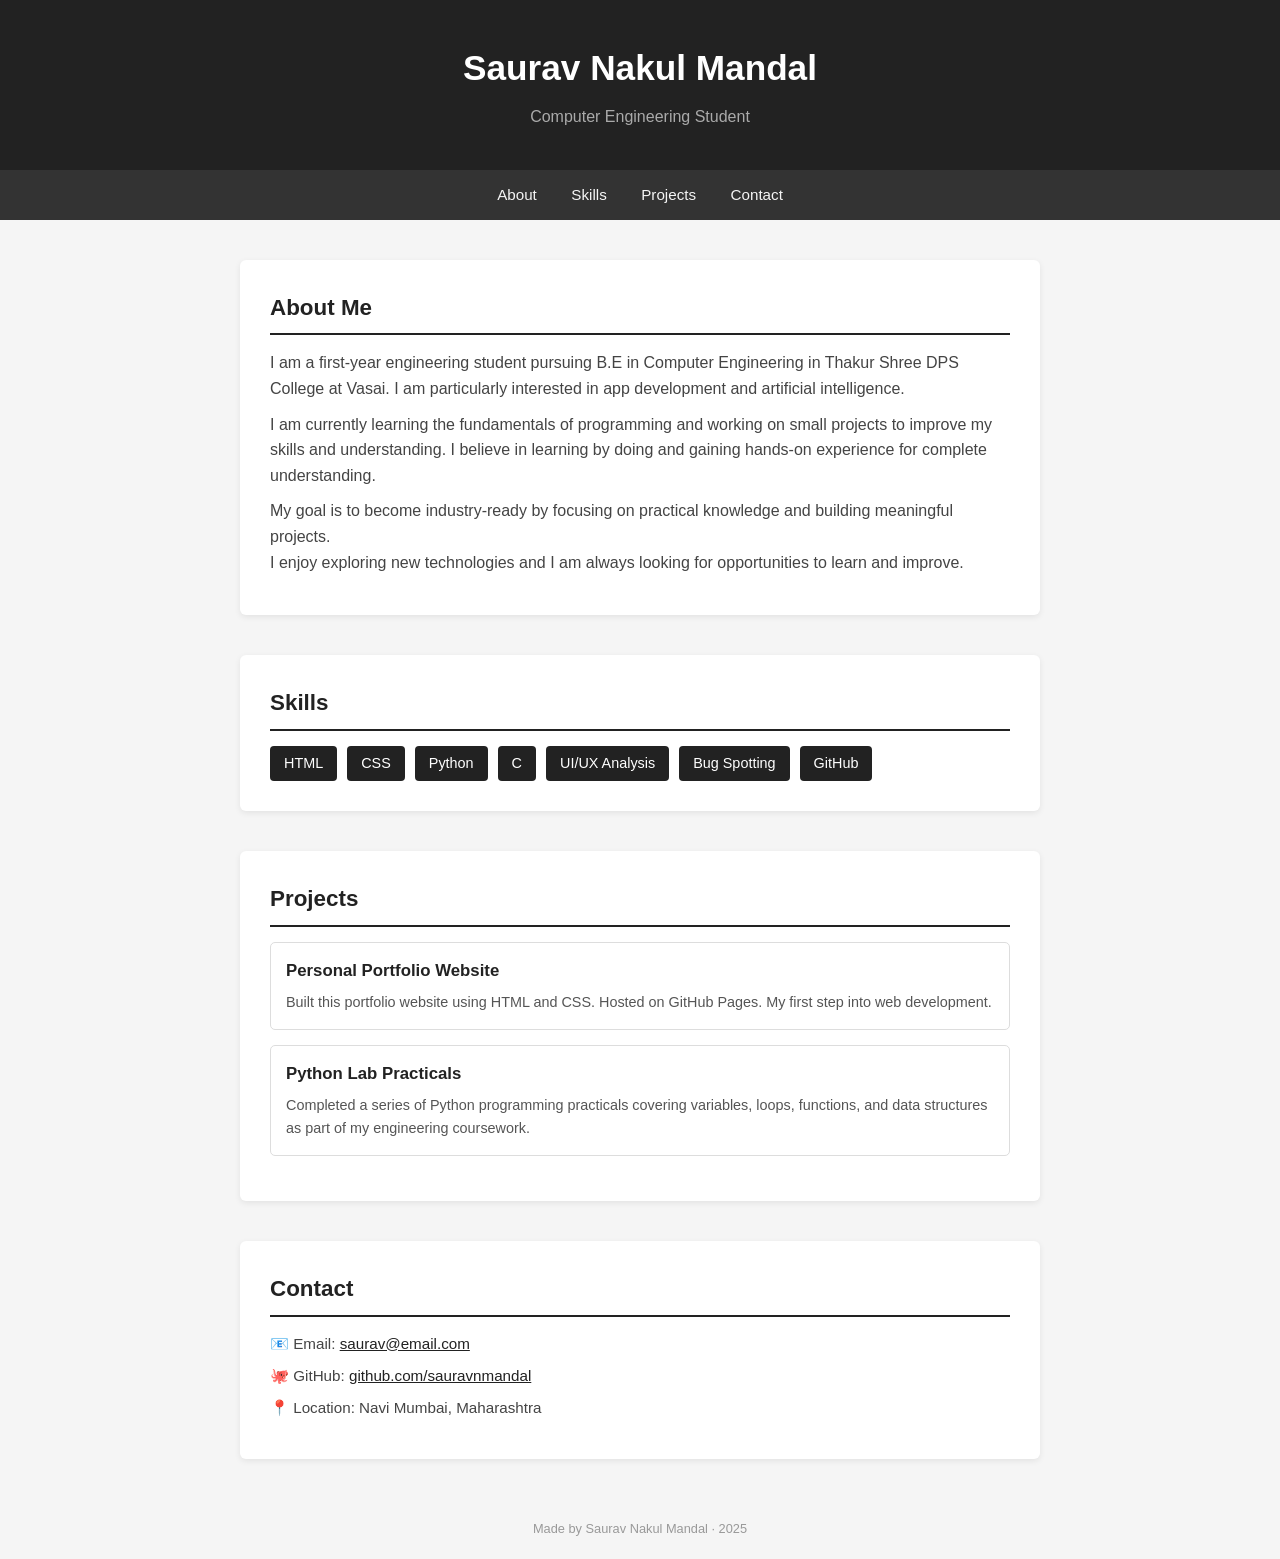
==== index.html @ 9ebcca7a "Update index.html" ====
<!DOCTYPE html>
<html lang="en">
<head>
  <meta charset="UTF-8" />
  <meta name="viewport" content="width=device-width, initial-scale=1.0"/>
  <title>Saurav Nakul Mandal</title>
  <style>
    * {
      margin: 0;
      padding: 0;
      box-sizing: border-box;
    }

    body {
      font-family: Arial, sans-serif;
      background-color: #f5f5f5;
      color: #222;
      line-height: 1.6;
    }

    header {
      background-color: #222;
      color: white;
      padding: 40px 20px;
      text-align: center;
    }

    header h1 {
      font-size: 2.2rem;
      margin-bottom: 8px;
    }

    header p {
      font-size: 1rem;
      color: #aaa;
    }

    nav {
      background-color: #333;
      text-align: center;
      padding: 12px;
    }

    nav a {
      color: #f5f5f5;
      text-decoration: none;
      margin: 0 15px;
      font-size: 0.95rem;
    }

    nav a:hover {
      color: #f0c040;
    }

    section {
      max-width: 800px;
      margin: 40px auto;
      background: white;
      padding: 30px;
      border-radius: 6px;
      box-shadow: 0 2px 6px rgba(0,0,0,0.08);
    }

    section h2 {
      font-size: 1.4rem;
      margin-bottom: 15px;
      border-bottom: 2px solid #222;
      padding-bottom: 8px;
    }

    section p {
      color: #444;
      margin-bottom: 10px;
    }

    .skills-list {
      display: flex;
      flex-wrap: wrap;
      gap: 10px;
      list-style: none;
    }

    .skills-list li {
      background-color: #222;
      color: white;
      padding: 6px 14px;
      border-radius: 4px;
      font-size: 0.9rem;
    }

    .project {
      border: 1px solid #ddd;
      border-radius: 5px;
      padding: 15px;
      margin-bottom: 15px;
    }

    .project h3 {
      font-size: 1.05rem;
      margin-bottom: 6px;
    }

    .project p {
      font-size: 0.9rem;
      color: #555;
      margin: 0;
    }

    .contact-info {
      list-style: none;
    }

    .contact-info li {
      margin-bottom: 8px;
      font-size: 0.95rem;
      color: #444;
    }

    .contact-info a {
      color: #222;
    }

    footer {
      text-align: center;
      padding: 20px;
      font-size: 0.8rem;
      color: #999;
    }
  </style>
</head>
<body>

  <header>
    <h1>Saurav Nakul Mandal</h1>
    <p>Computer Engineering Student</p>
  </header>

  <nav>
    <a href="#about">About</a>
    <a href="#skills">Skills</a>
    <a href="#projects">Projects</a>
    <a href="#contact">Contact</a>
  </nav>

  <section id="about">
    <h2>About Me</h2>
    <p>I am a first-year engineering student pursuing B.E in Computer Engineering in Thakur Shree DPS College at Vasai. I am particularly interested in app development and artificial intelligence.</p>
    <p>I am currently learning the fundamentals of programming and working on small projects to improve my skills and understanding. I believe in learning by doing and gaining hands-on experience for complete understanding.</p>
    <p>My goal is to become industry-ready by focusing on practical knowledge and building meaningful projects.<br>I enjoy exploring new technologies and I am always looking for opportunities to learn and improve.</p>
  </section>

  <section id="skills">
    <h2>Skills</h2>
    <ul class="skills-list">
      <li>HTML</li>
      <li>CSS</li>
      <li>Python</li>
      <li>C</li>
      <li>UI/UX Analysis</li>
      <li>Bug Spotting</li>
      <li>GitHub</li>
    </ul>
  </section>

  <section id="projects">
    <h2>Projects</h2>
    <div class="project">
      <h3>Personal Portfolio Website</h3>
      <p>Built this portfolio website using HTML and CSS. Hosted on GitHub Pages. My first step into web development.</p>
    </div>
    <div class="project">
      <h3>Python Lab Practicals</h3>
      <p>Completed a series of Python programming practicals covering variables, loops, functions, and data structures as part of my engineering coursework.</p>
    </div>
  </section>

  <section id="contact">
    <h2>Contact</h2>
    <ul class="contact-info">
      <li>📧 Email: <a href="mailto:saurav@email.com">saurav@email.com</a></li>
      <li>🐙 GitHub: <a href="https://github.com/sauravnmandal" target="_blank">github.com/sauravnmandal</a></li>
      <li>📍 Location: Navi Mumbai, Maharashtra</li>
    </ul>
  </section>

  <footer>
    <p>Made by Saurav Nakul Mandal · 2025</p>
  </footer>

</body>
</html>
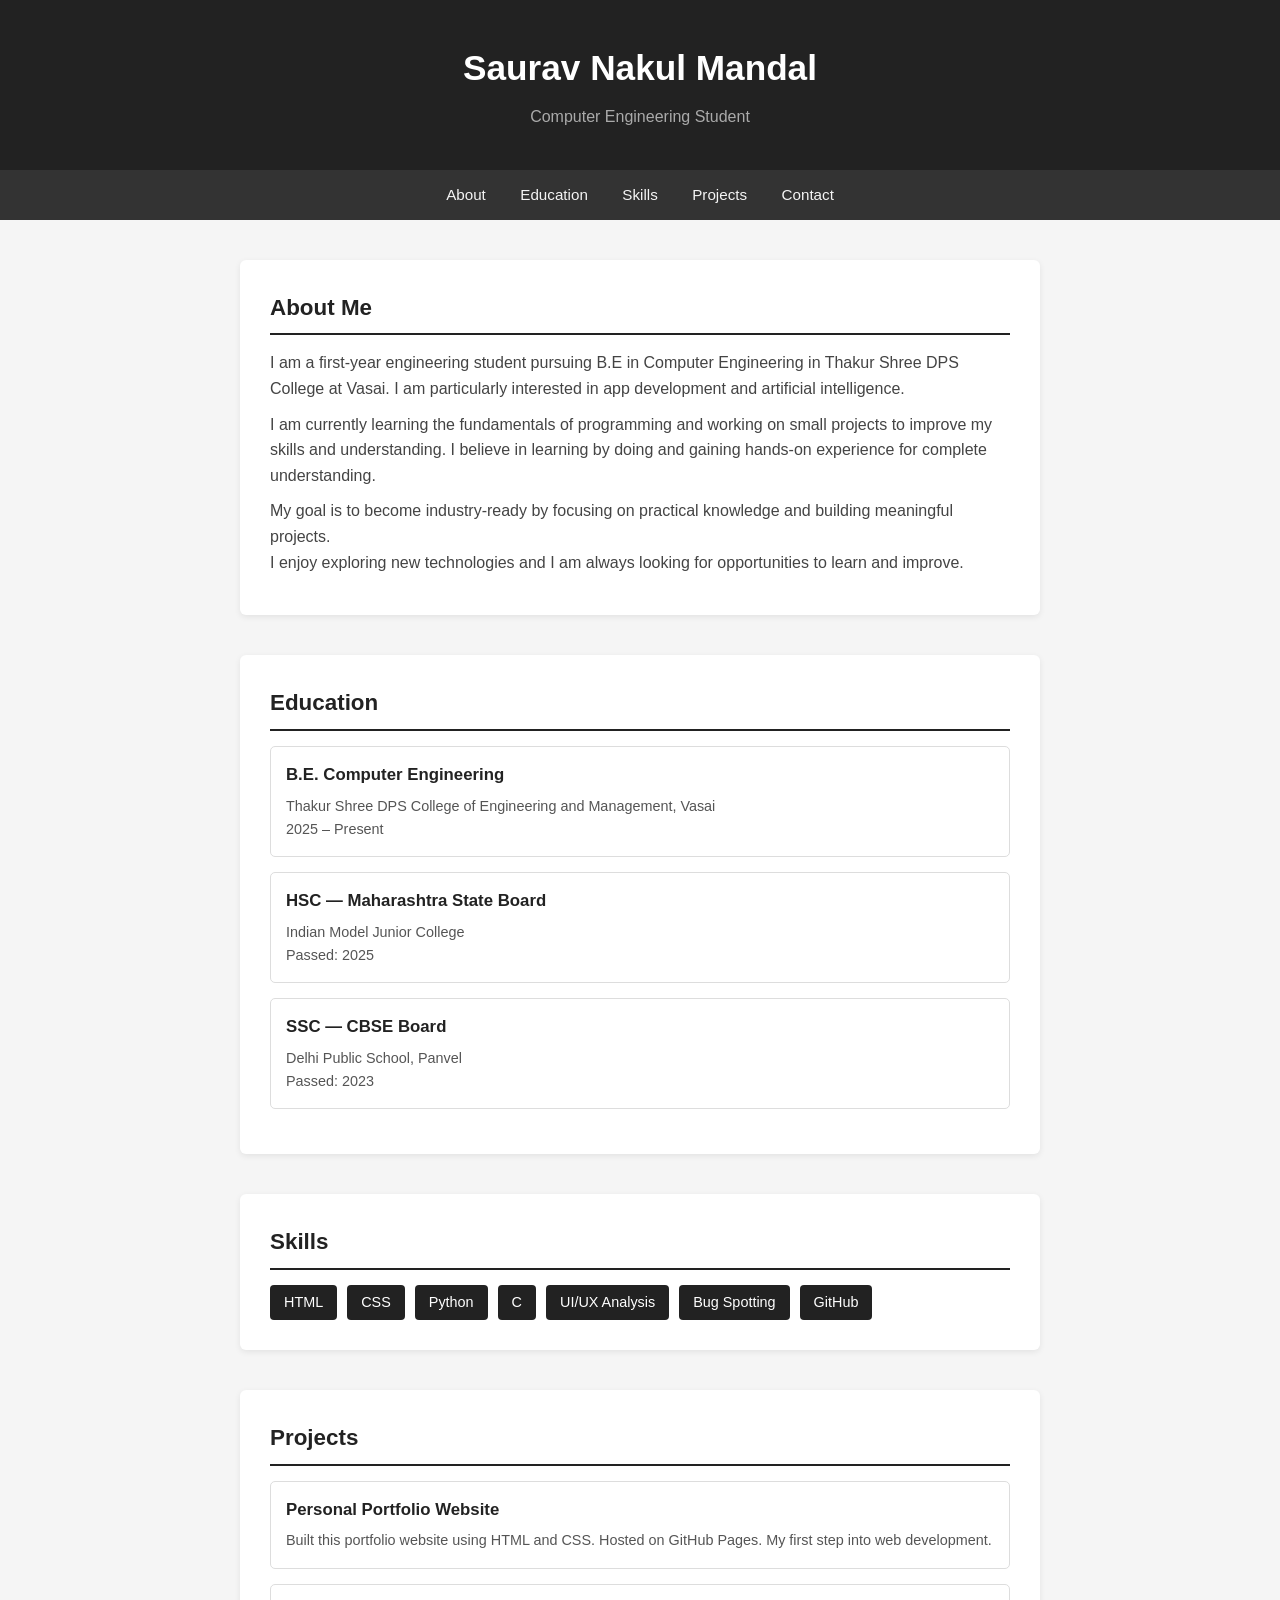
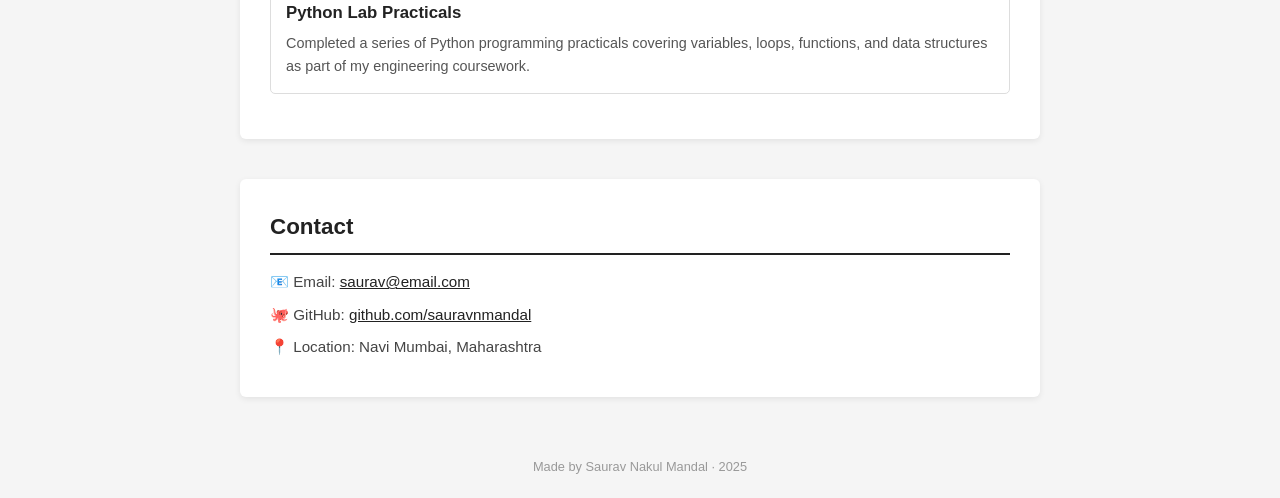
==== commit 08f7eabd: "Update index.html" ====
--- a/index.html
+++ b/index.html
@@ -137,6 +137,7 @@
 
   <nav>
     <a href="#about">About</a>
+    <a href="#education">Education</a>
     <a href="#skills">Skills</a>
     <a href="#projects">Projects</a>
     <a href="#contact">Contact</a>
@@ -148,7 +149,26 @@
     <p>I am currently learning the fundamentals of programming and working on small projects to improve my skills and understanding. I believe in learning by doing and gaining hands-on experience for complete understanding.</p>
     <p>My goal is to become industry-ready by focusing on practical knowledge and building meaningful projects.<br>I enjoy exploring new technologies and I am always looking for opportunities to learn and improve.</p>
   </section>
-
+  
+<section id="education">
+  <h2>Education</h2>
+  <div class="project">
+    <h3>B.E. Computer Engineering</h3>
+    <p>Thakur Shree DPS College of Engineering and Management, Vasai</p>
+    <p>2025 – Present</p>
+  </div>
+  <div class="project">
+    <h3>HSC — Maharashtra State Board</h3>
+    <p>Indian Model Junior College</p>
+    <p>Passed: 2025</p>
+  </div>
+  <div class="project">
+    <h3>SSC — CBSE Board</h3>
+    <p>Delhi Public School, Panvel</p>
+    <p>Passed: 2023</p>
+  </div>
+</section>
+  
   <section id="skills">
     <h2>Skills</h2>
     <ul class="skills-list">
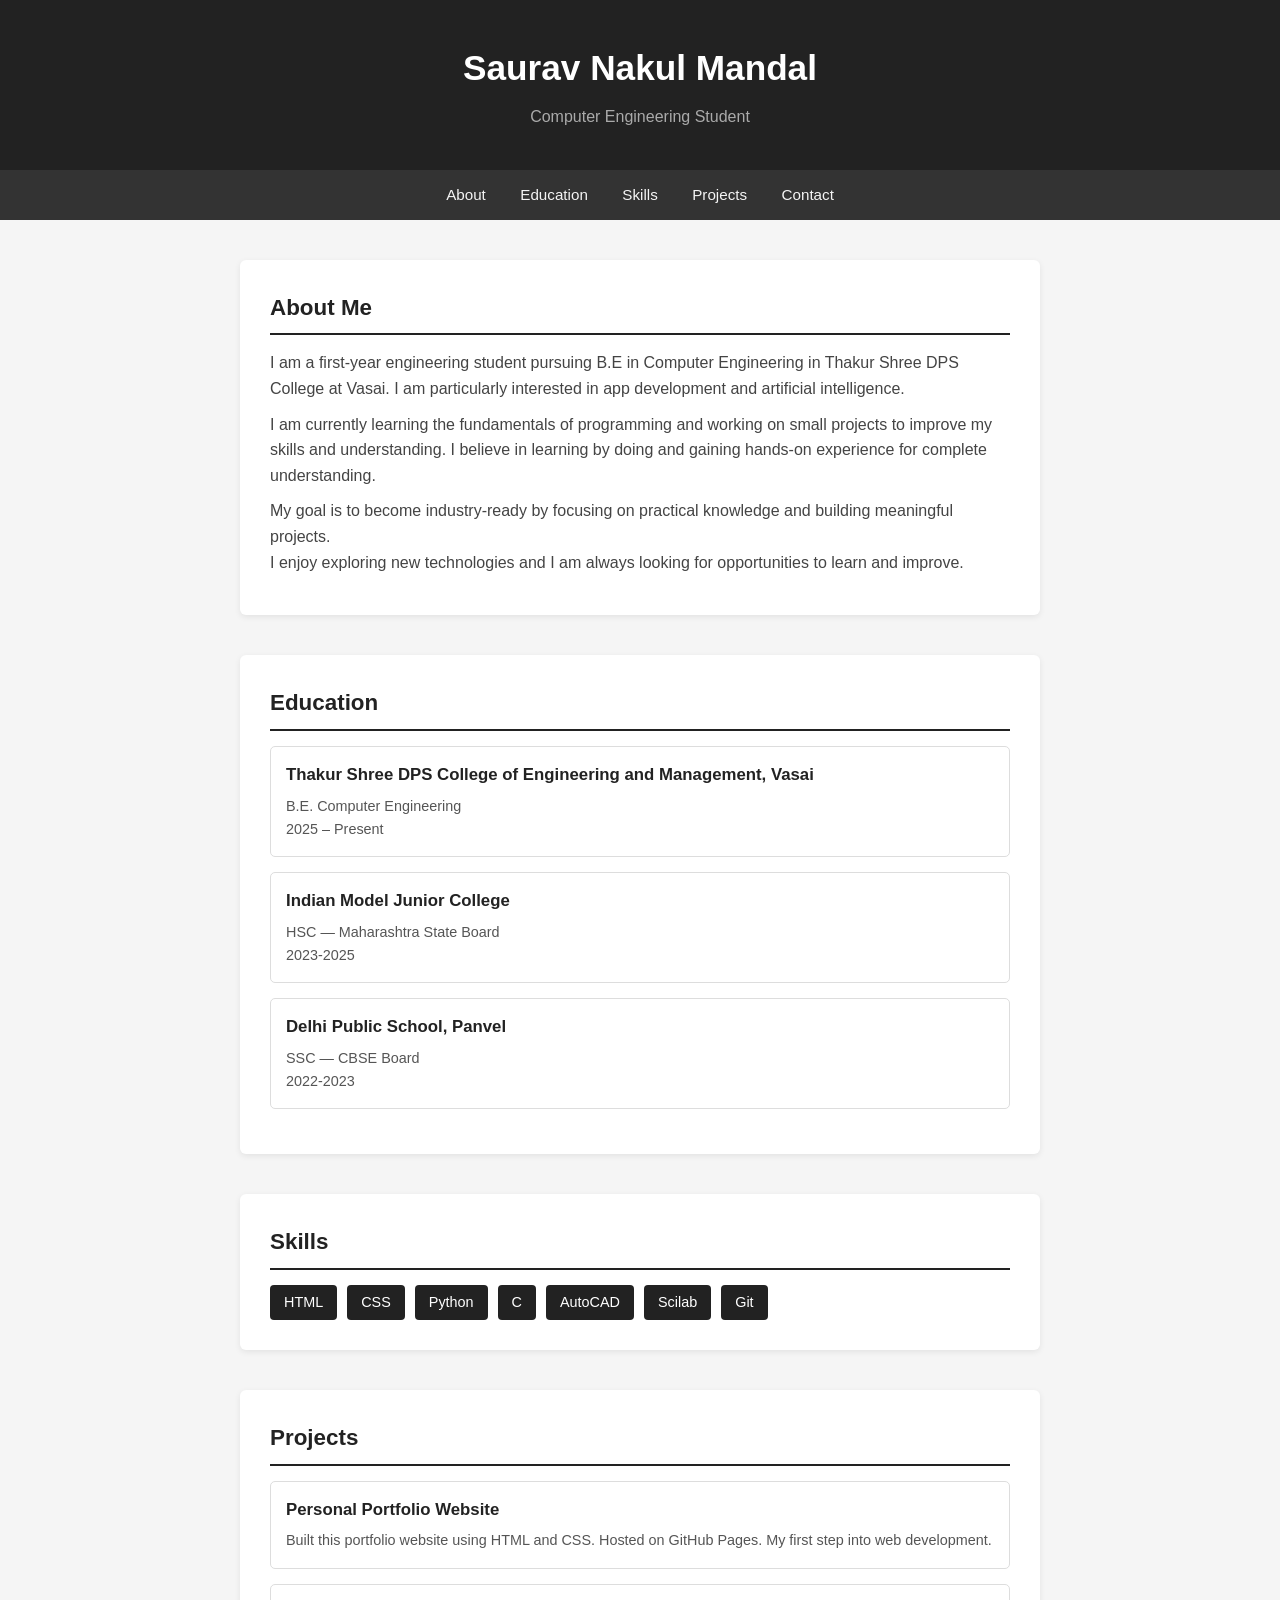
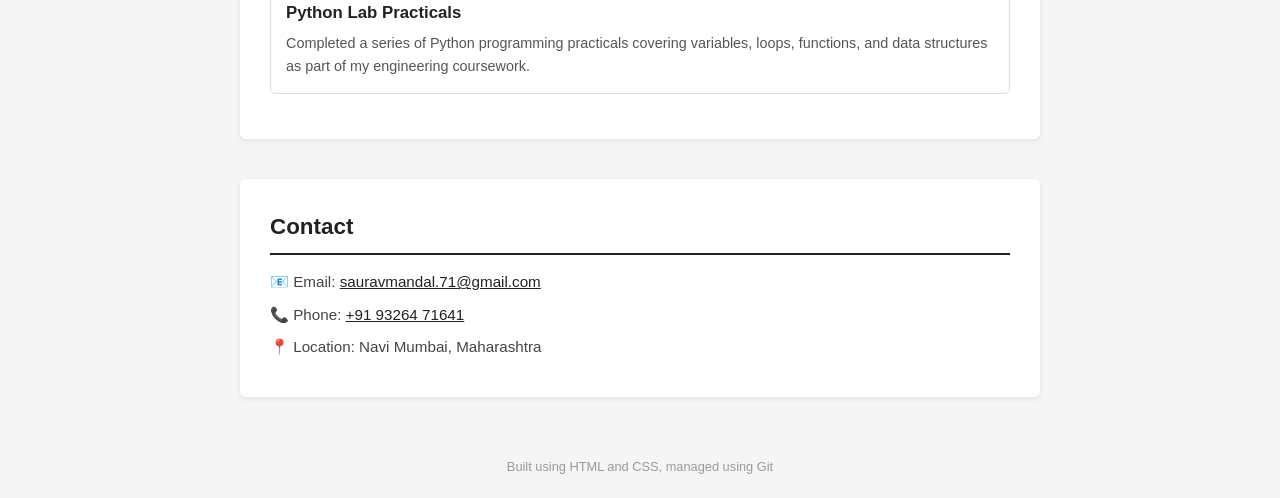
==== commit 51de5c60: "Update index.html" ====
--- a/index.html
+++ b/index.html
@@ -153,19 +153,19 @@
 <section id="education">
   <h2>Education</h2>
   <div class="project">
-    <h3>B.E. Computer Engineering</h3>
-    <p>Thakur Shree DPS College of Engineering and Management, Vasai</p>
+    <h3>Thakur Shree DPS College of Engineering and Management, Vasai</h3>
+    <p>B.E. Computer Engineering</p>
     <p>2025 – Present</p>
   </div>
   <div class="project">
-    <h3>HSC — Maharashtra State Board</h3>
-    <p>Indian Model Junior College</p>
-    <p>Passed: 2025</p>
+    <h3>Indian Model Junior College</h3>
+    <p>HSC — Maharashtra State Board</p>
+    <p>2023-2025</p>
   </div>
   <div class="project">
-    <h3>SSC — CBSE Board</h3>
-    <p>Delhi Public School, Panvel</p>
-    <p>Passed: 2023</p>
+    <h3>Delhi Public School, Panvel</h3>
+    <p>SSC — CBSE Board</p>
+    <p>2022-2023</p>
   </div>
 </section>
   
@@ -176,9 +176,9 @@
       <li>CSS</li>
       <li>Python</li>
       <li>C</li>
-      <li>UI/UX Analysis</li>
-      <li>Bug Spotting</li>
-      <li>GitHub</li>
+      <li>AutoCAD</li>
+      <li>Scilab</li>
+      <li>Git</li>
     </ul>
   </section>
 
@@ -196,15 +196,15 @@
 
   <section id="contact">
     <h2>Contact</h2>
-    <ul class="contact-info">
-      <li>📧 Email: <a href="mailto:saurav@email.com">saurav@email.com</a></li>
-      <li>🐙 GitHub: <a href="https://github.com/sauravnmandal" target="_blank">github.com/sauravnmandal</a></li>
-      <li>📍 Location: Navi Mumbai, Maharashtra</li>
-    </ul>
+<ul class="contact-info">
+  <li>📧 Email: <a href="mailto:sauravmandal.71@gmail.com">sauravmandal.71@gmail.com</a></li>
+  <li>📞 Phone: <a href="tel:+919326471641">+91 93264 71641</a></li>
+  <li>📍 Location: Navi Mumbai, Maharashtra</li>
+</ul>
   </section>
 
   <footer>
-    <p>Made by Saurav Nakul Mandal · 2025</p>
+    <p>Built using HTML and CSS, managed using Git</p>
   </footer>
 
 </body>
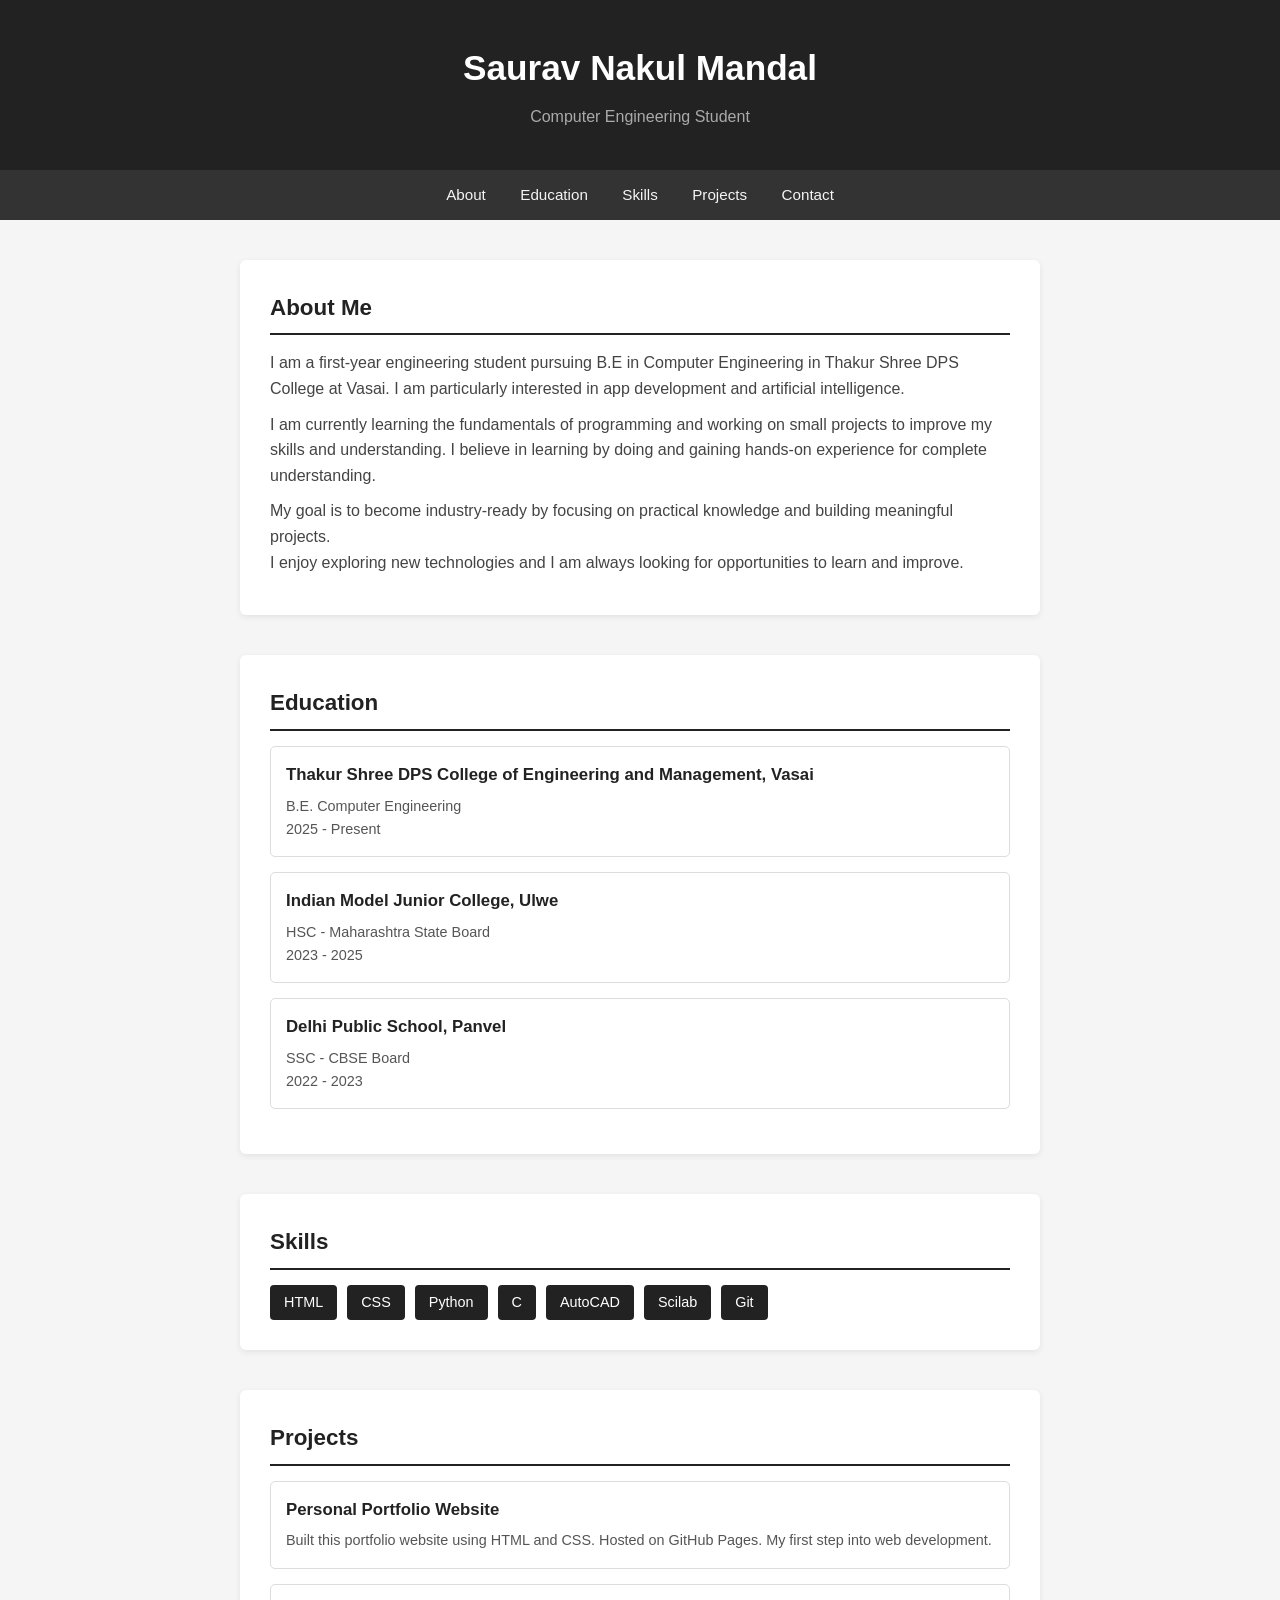
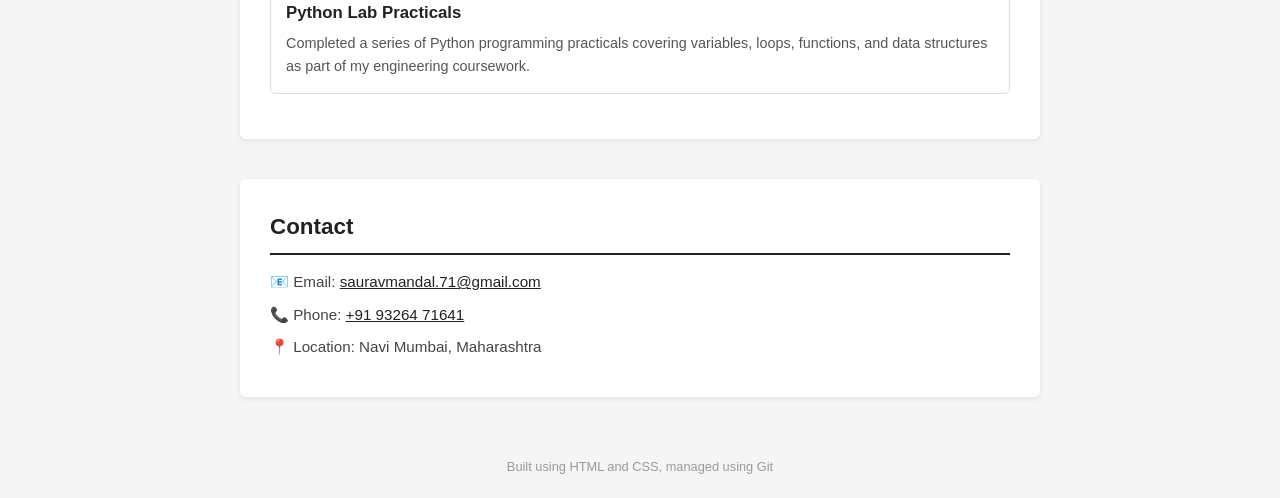
==== commit cf43223a: "Update index.html" ====
--- a/index.html
+++ b/index.html
@@ -155,17 +155,17 @@
   <div class="project">
     <h3>Thakur Shree DPS College of Engineering and Management, Vasai</h3>
     <p>B.E. Computer Engineering</p>
-    <p>2025 – Present</p>
+    <p>2025 - Present</p>
   </div>
   <div class="project">
-    <h3>Indian Model Junior College</h3>
-    <p>HSC — Maharashtra State Board</p>
-    <p>2023-2025</p>
+    <h3>Indian Model Junior College, Ulwe</h3>
+    <p>HSC - Maharashtra State Board</p>
+    <p>2023 - 2025</p>
   </div>
   <div class="project">
     <h3>Delhi Public School, Panvel</h3>
-    <p>SSC — CBSE Board</p>
-    <p>2022-2023</p>
+    <p>SSC - CBSE Board</p>
+    <p>2022 - 2023</p>
   </div>
 </section>
   
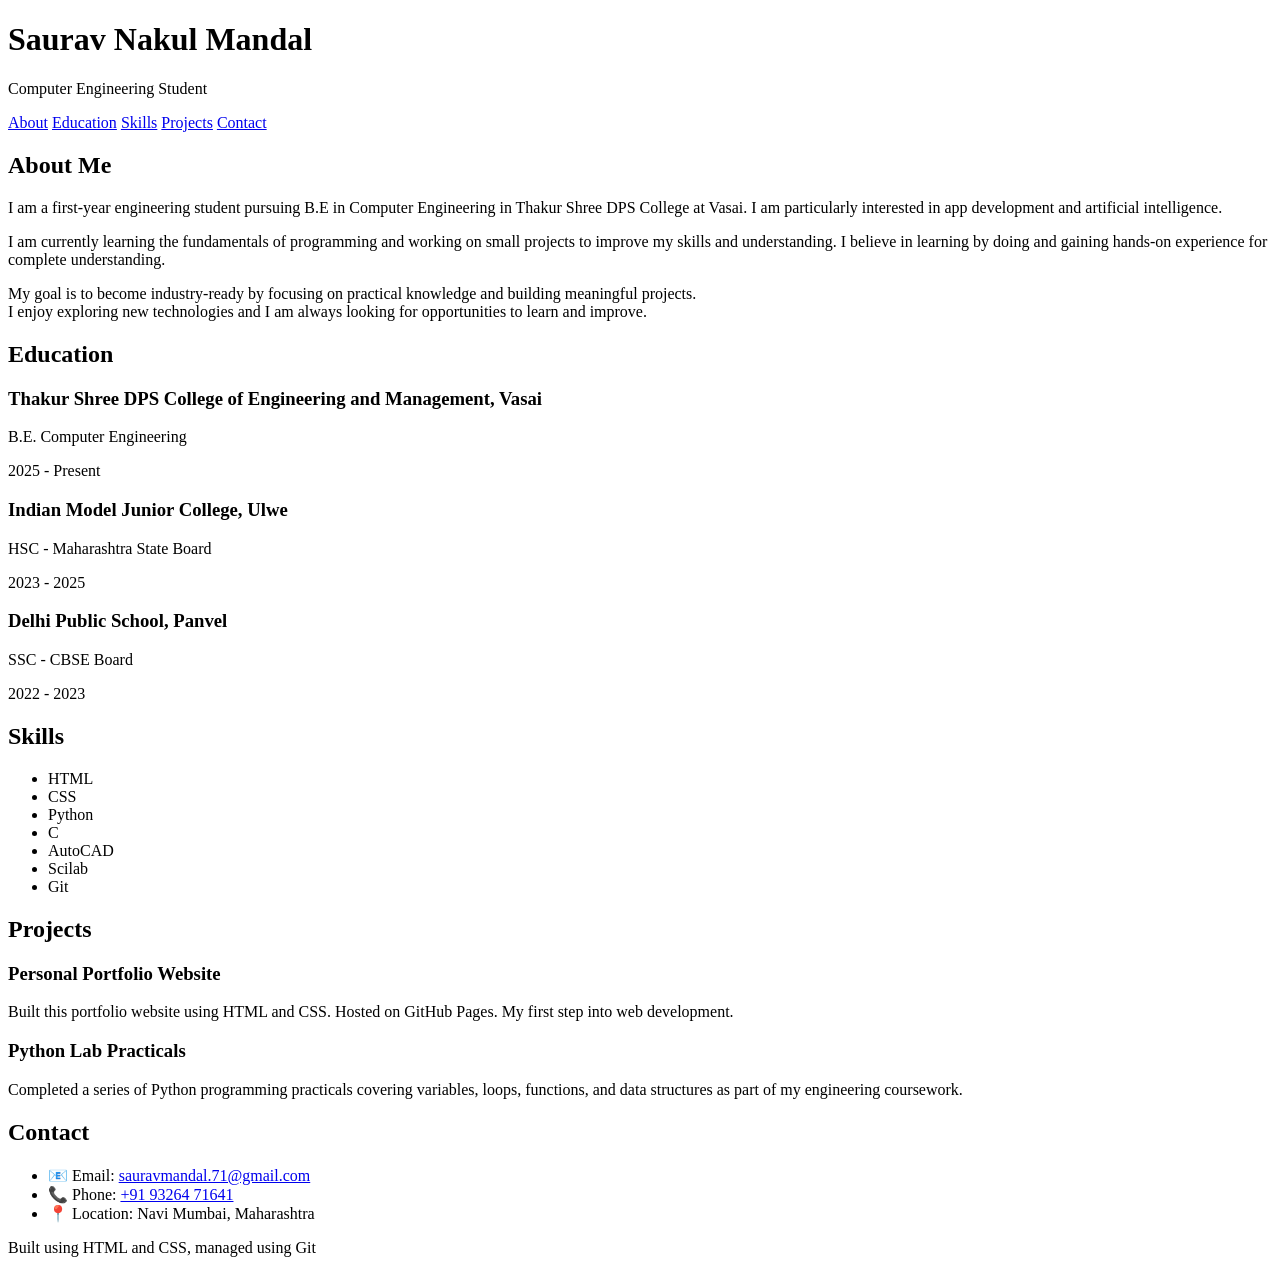
==== commit 571bfc6d: "Update index.html" ====
--- a/index.html
+++ b/index.html
@@ -4,129 +4,6 @@
   <meta charset="UTF-8" />
   <meta name="viewport" content="width=device-width, initial-scale=1.0"/>
   <title>Saurav Nakul Mandal</title>
-  <style>
-    * {
-      margin: 0;
-      padding: 0;
-      box-sizing: border-box;
-    }
-
-    body {
-      font-family: Arial, sans-serif;
-      background-color: #f5f5f5;
-      color: #222;
-      line-height: 1.6;
-    }
-
-    header {
-      background-color: #222;
-      color: white;
-      padding: 40px 20px;
-      text-align: center;
-    }
-
-    header h1 {
-      font-size: 2.2rem;
-      margin-bottom: 8px;
-    }
-
-    header p {
-      font-size: 1rem;
-      color: #aaa;
-    }
-
-    nav {
-      background-color: #333;
-      text-align: center;
-      padding: 12px;
-    }
-
-    nav a {
-      color: #f5f5f5;
-      text-decoration: none;
-      margin: 0 15px;
-      font-size: 0.95rem;
-    }
-
-    nav a:hover {
-      color: #f0c040;
-    }
-
-    section {
-      max-width: 800px;
-      margin: 40px auto;
-      background: white;
-      padding: 30px;
-      border-radius: 6px;
-      box-shadow: 0 2px 6px rgba(0,0,0,0.08);
-    }
-
-    section h2 {
-      font-size: 1.4rem;
-      margin-bottom: 15px;
-      border-bottom: 2px solid #222;
-      padding-bottom: 8px;
-    }
-
-    section p {
-      color: #444;
-      margin-bottom: 10px;
-    }
-
-    .skills-list {
-      display: flex;
-      flex-wrap: wrap;
-      gap: 10px;
-      list-style: none;
-    }
-
-    .skills-list li {
-      background-color: #222;
-      color: white;
-      padding: 6px 14px;
-      border-radius: 4px;
-      font-size: 0.9rem;
-    }
-
-    .project {
-      border: 1px solid #ddd;
-      border-radius: 5px;
-      padding: 15px;
-      margin-bottom: 15px;
-    }
-
-    .project h3 {
-      font-size: 1.05rem;
-      margin-bottom: 6px;
-    }
-
-    .project p {
-      font-size: 0.9rem;
-      color: #555;
-      margin: 0;
-    }
-
-    .contact-info {
-      list-style: none;
-    }
-
-    .contact-info li {
-      margin-bottom: 8px;
-      font-size: 0.95rem;
-      color: #444;
-    }
-
-    .contact-info a {
-      color: #222;
-    }
-
-    footer {
-      text-align: center;
-      padding: 20px;
-      font-size: 0.8rem;
-      color: #999;
-    }
-  </style>
 </head>
 <body>
 
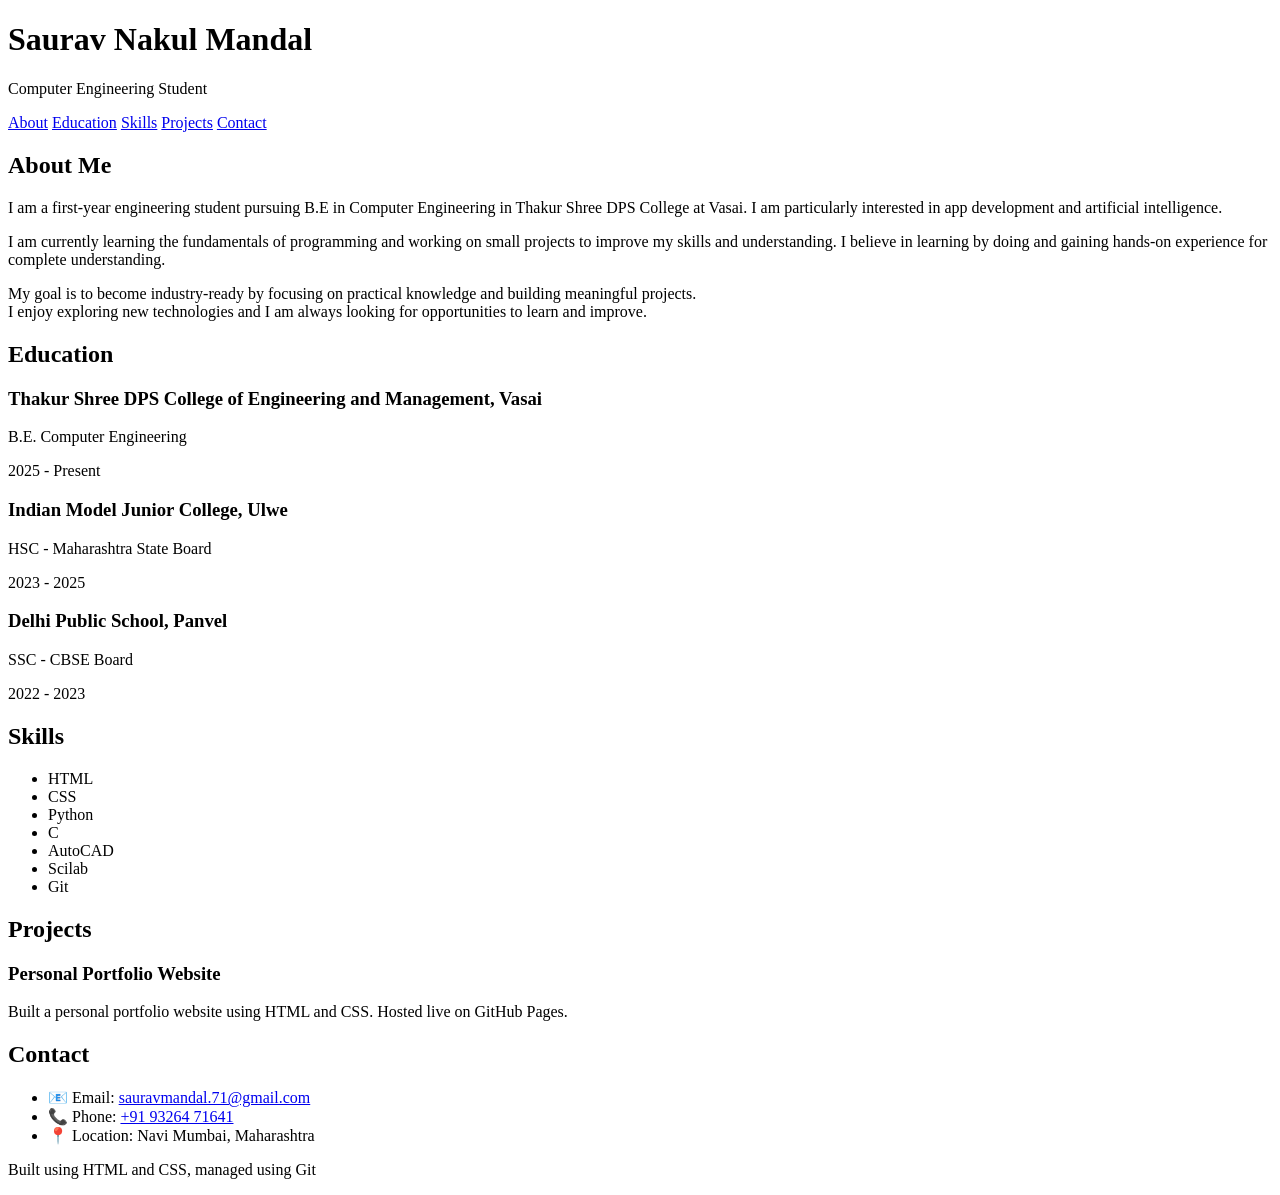
==== commit af0711b5: "Update index.html" ====
--- a/index.html
+++ b/index.html
@@ -63,11 +63,7 @@
     <h2>Projects</h2>
     <div class="project">
       <h3>Personal Portfolio Website</h3>
-      <p>Built this portfolio website using HTML and CSS. Hosted on GitHub Pages. My first step into web development.</p>
-    </div>
-    <div class="project">
-      <h3>Python Lab Practicals</h3>
-      <p>Completed a series of Python programming practicals covering variables, loops, functions, and data structures as part of my engineering coursework.</p>
+      <p>Built a personal portfolio website using HTML and CSS. Hosted live on GitHub Pages.</p>
     </div>
   </section>
 
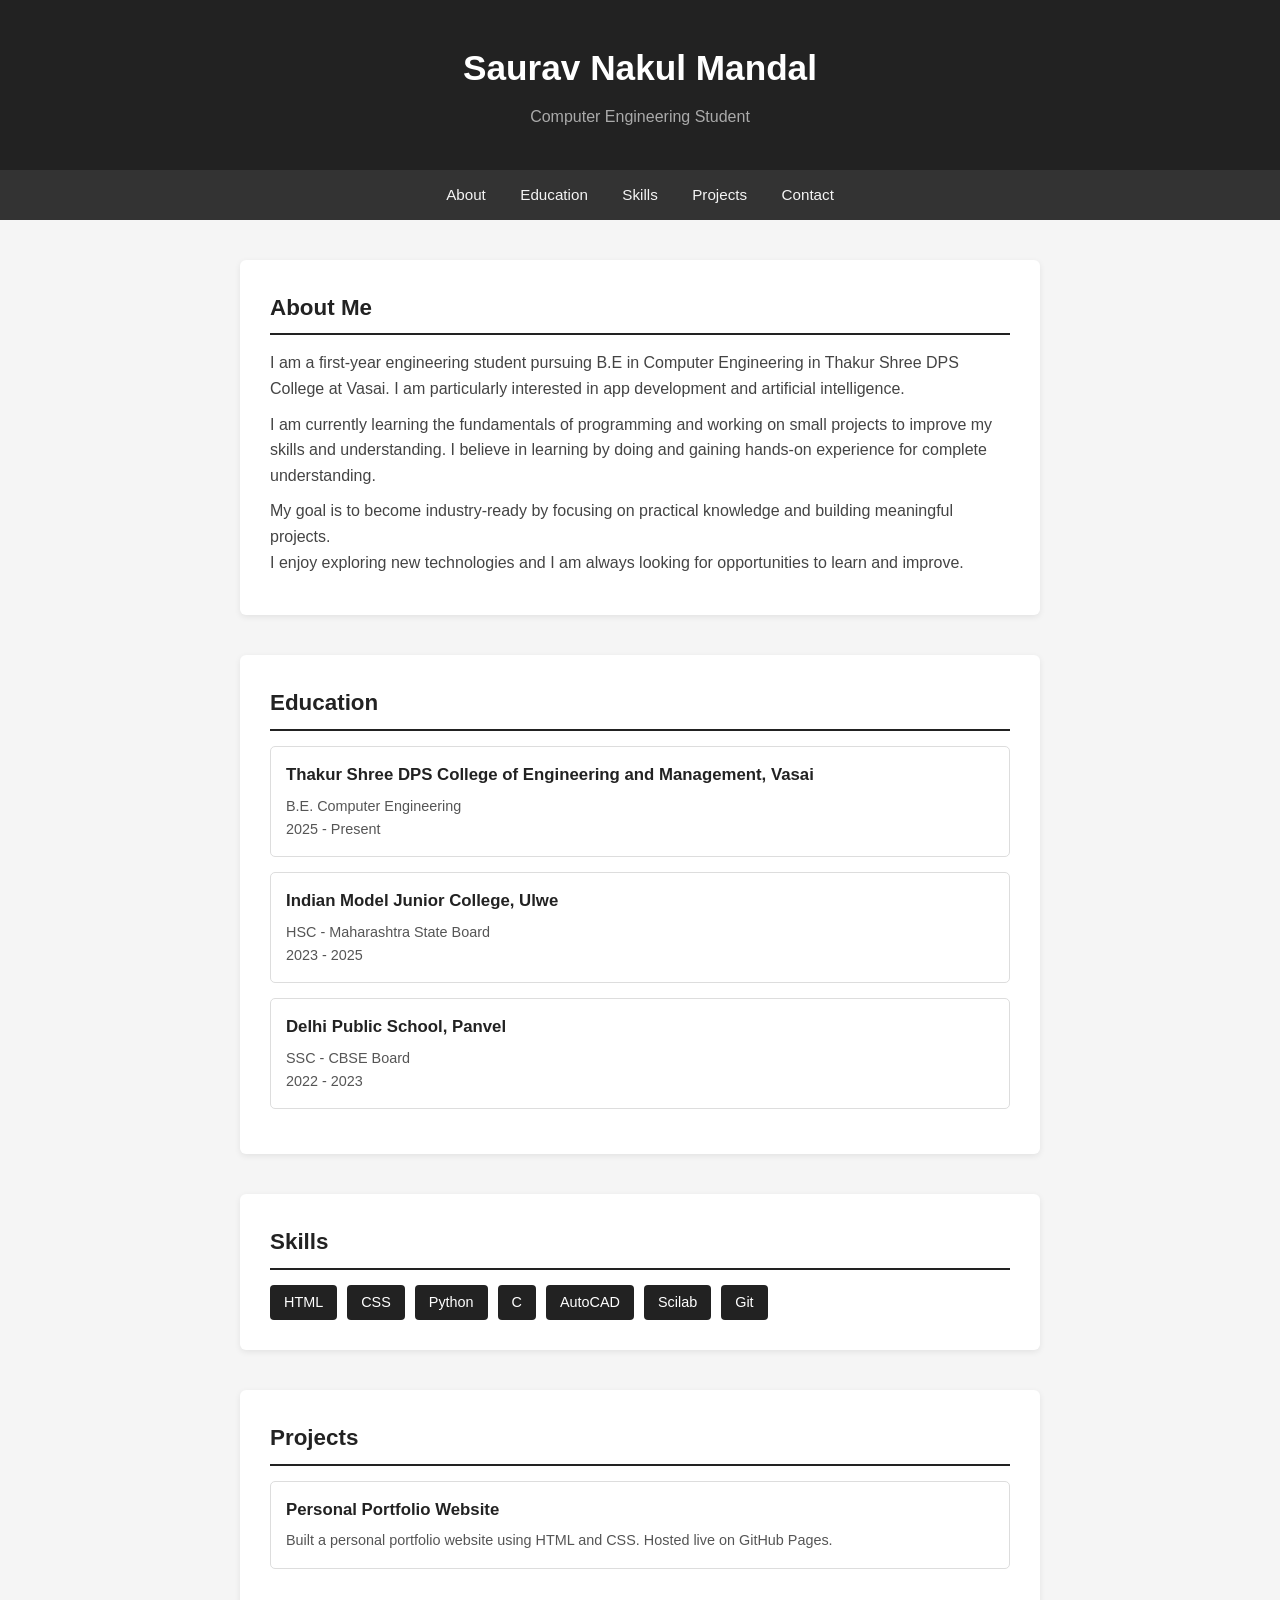
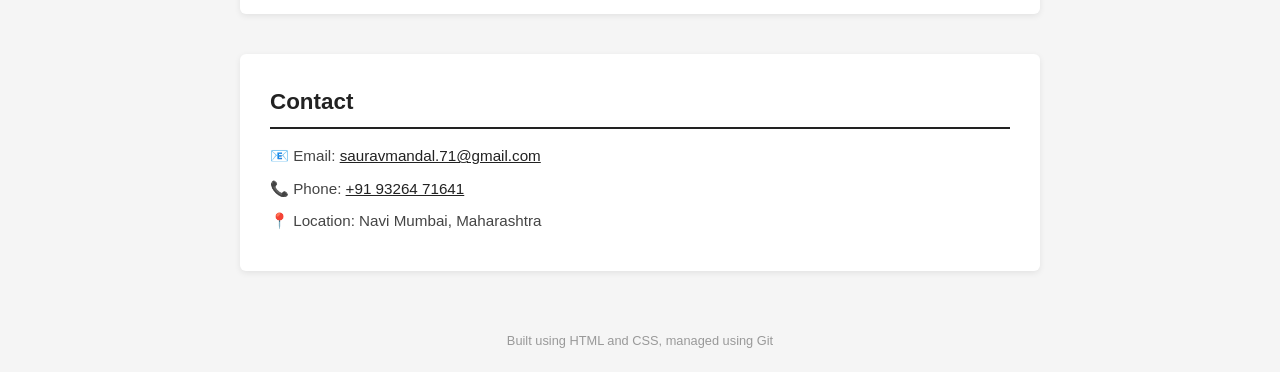
==== commit 512b9d71: "Update index.html" ====
--- a/index.html
+++ b/index.html
@@ -4,6 +4,7 @@
   <meta charset="UTF-8" />
   <meta name="viewport" content="width=device-width, initial-scale=1.0"/>
   <title>Saurav Nakul Mandal</title>
+  <link rel="stylesheet" href="style.css">
 </head>
 <body>
 
--- a/style.css
+++ b/style.css
@@ -0,0 +1,121 @@
+ * {
+      margin: 0;
+      padding: 0;
+      box-sizing: border-box;
+    }
+
+    body {
+      font-family: Arial, sans-serif;
+      background-color: #f5f5f5;
+      color: #222;
+      line-height: 1.6;
+    }
+
+    header {
+      background-color: #222;
+      color: white;
+      padding: 40px 20px;
+      text-align: center;
+    }
+
+    header h1 {
+      font-size: 2.2rem;
+      margin-bottom: 8px;
+    }
+
+    header p {
+      font-size: 1rem;
+      color: #aaa;
+    }
+
+    nav {
+      background-color: #333;
+      text-align: center;
+      padding: 12px;
+    }
+
+    nav a {
+      color: #f5f5f5;
+      text-decoration: none;
+      margin: 0 15px;
+      font-size: 0.95rem;
+    }
+
+    nav a:hover {
+      color: #f0c040;
+    }
+
+    section {
+      max-width: 800px;
+      margin: 40px auto;
+      background: white;
+      padding: 30px;
+      border-radius: 6px;
+      box-shadow: 0 2px 6px rgba(0,0,0,0.08);
+    }
+
+    section h2 {
+      font-size: 1.4rem;
+      margin-bottom: 15px;
+      border-bottom: 2px solid #222;
+      padding-bottom: 8px;
+    }
+
+    section p {
+      color: #444;
+      margin-bottom: 10px;
+    }
+
+    .skills-list {
+      display: flex;
+      flex-wrap: wrap;
+      gap: 10px;
+      list-style: none;
+    }
+
+    .skills-list li {
+      background-color: #222;
+      color: white;
+      padding: 6px 14px;
+      border-radius: 4px;
+      font-size: 0.9rem;
+    }
+
+    .project {
+      border: 1px solid #ddd;
+      border-radius: 5px;
+      padding: 15px;
+      margin-bottom: 15px;
+    }
+
+    .project h3 {
+      font-size: 1.05rem;
+      margin-bottom: 6px;
+    }
+
+    .project p {
+      font-size: 0.9rem;
+      color: #555;
+      margin: 0;
+    }
+
+    .contact-info {
+      list-style: none;
+    }
+
+    .contact-info li {
+      margin-bottom: 8px;
+      font-size: 0.95rem;
+      color: #444;
+    }
+
+    .contact-info a {
+      color: #222;
+    }
+
+    footer {
+      text-align: center;
+      padding: 20px;
+      font-size: 0.8rem;
+      color: #999;
+    }
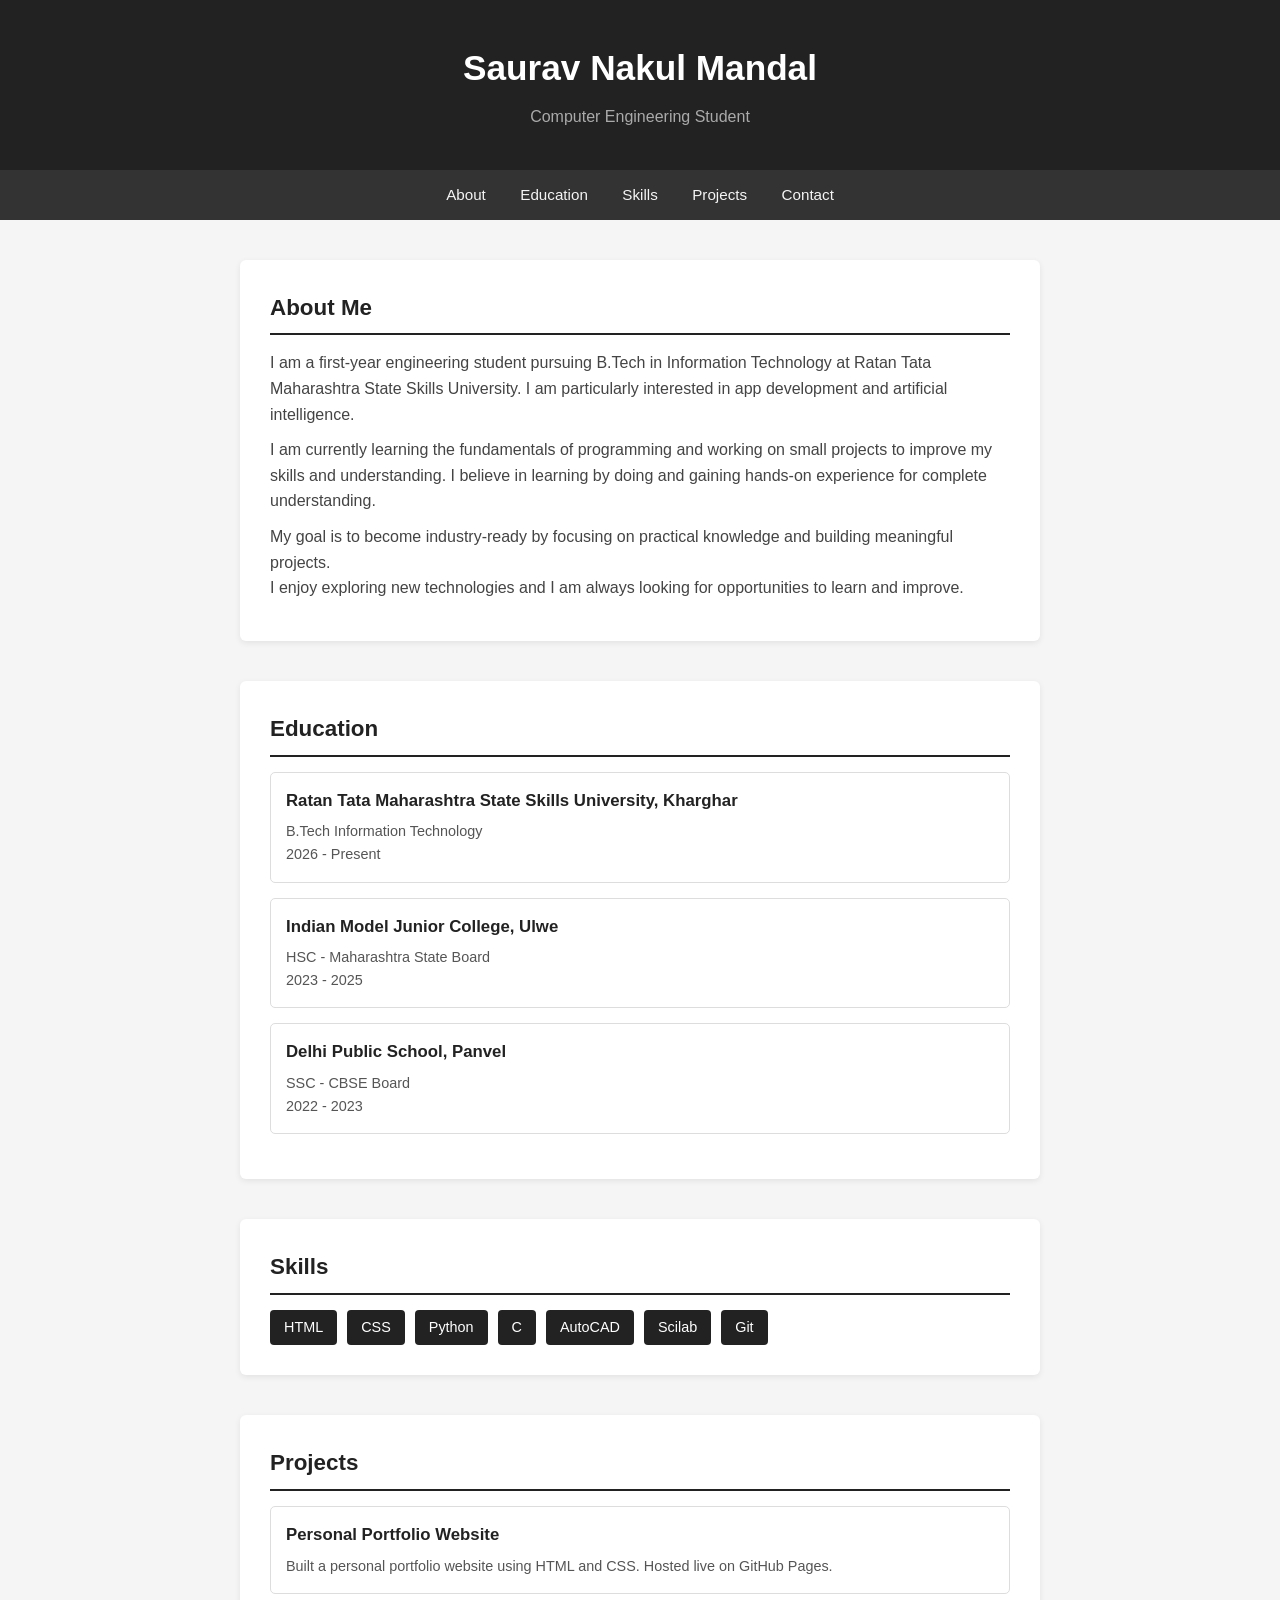
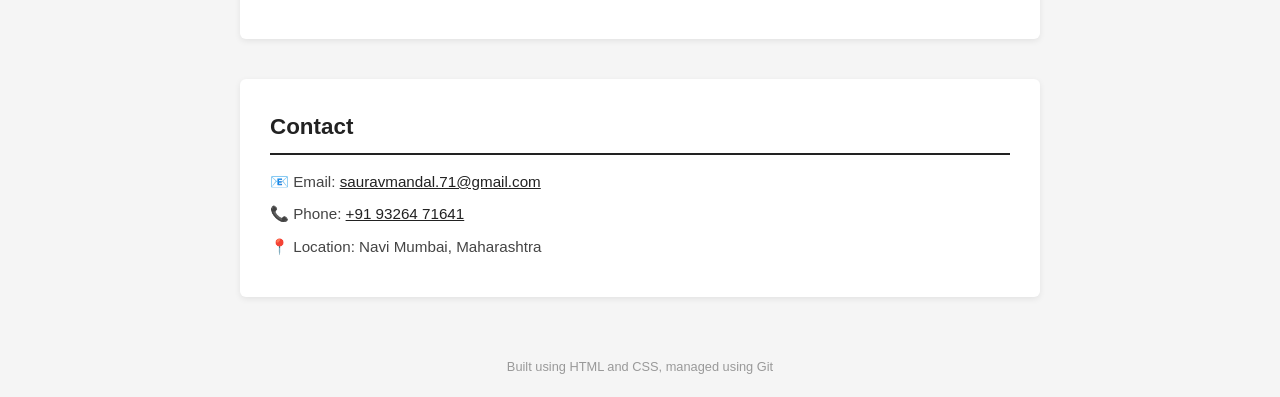
==== commit 4dee5b97: "Revise personal information in index.html Updated personal details, including education and interest" ====
--- a/index.html
+++ b/index.html
@@ -23,7 +23,7 @@
 
   <section id="about">
     <h2>About Me</h2>
-    <p>I am a first-year engineering student pursuing B.E in Computer Engineering in Thakur Shree DPS College at Vasai. I am particularly interested in app development and artificial intelligence.</p>
+    <p>I am a first-year engineering student pursuing B.Tech in Information Technology at Ratan Tata Maharashtra State Skills University. I am particularly interested in app development and artificial intelligence.</p>
     <p>I am currently learning the fundamentals of programming and working on small projects to improve my skills and understanding. I believe in learning by doing and gaining hands-on experience for complete understanding.</p>
     <p>My goal is to become industry-ready by focusing on practical knowledge and building meaningful projects.<br>I enjoy exploring new technologies and I am always looking for opportunities to learn and improve.</p>
   </section>
@@ -31,9 +31,9 @@
 <section id="education">
   <h2>Education</h2>
   <div class="project">
-    <h3>Thakur Shree DPS College of Engineering and Management, Vasai</h3>
-    <p>B.E. Computer Engineering</p>
-    <p>2025 - Present</p>
+    <h3>Ratan Tata Maharashtra State Skills University, Kharghar</h3>
+    <p>B.Tech Information Technology</p>
+    <p>2026 - Present</p>
   </div>
   <div class="project">
     <h3>Indian Model Junior College, Ulwe</h3>
